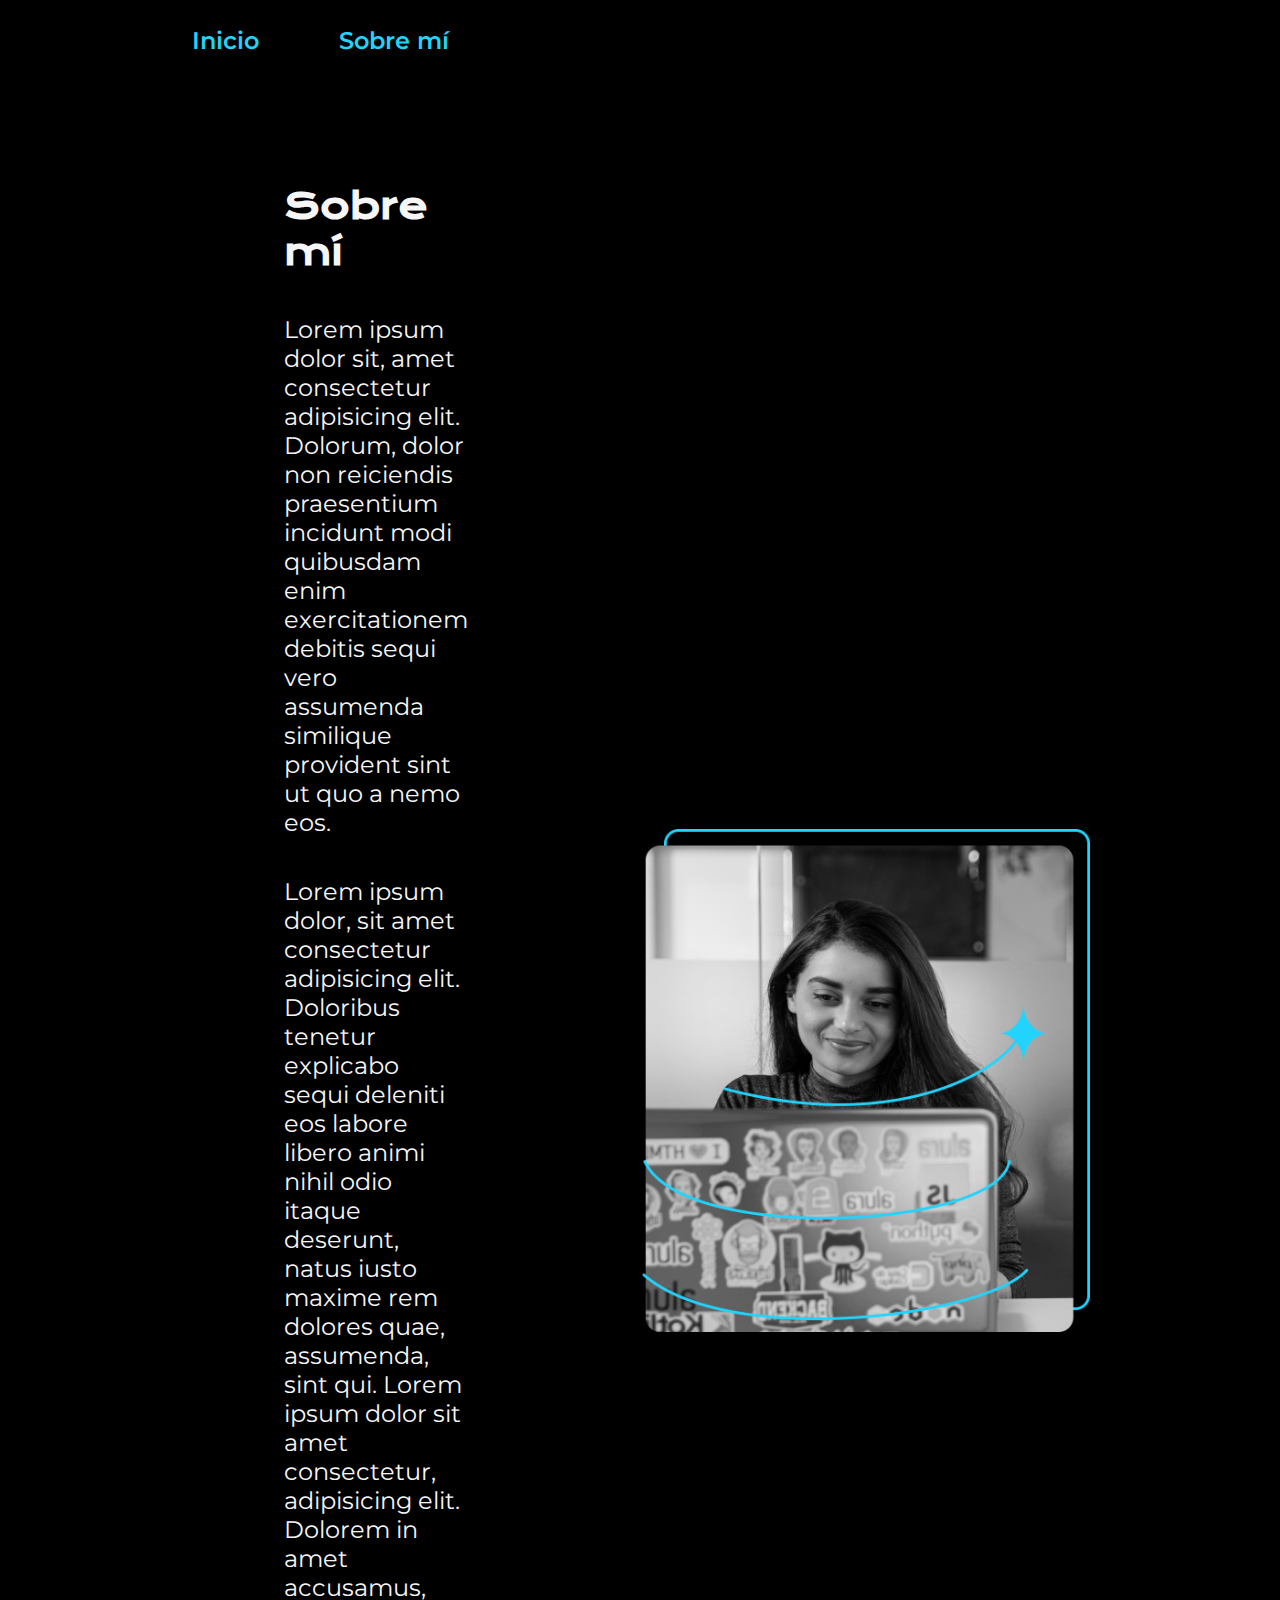
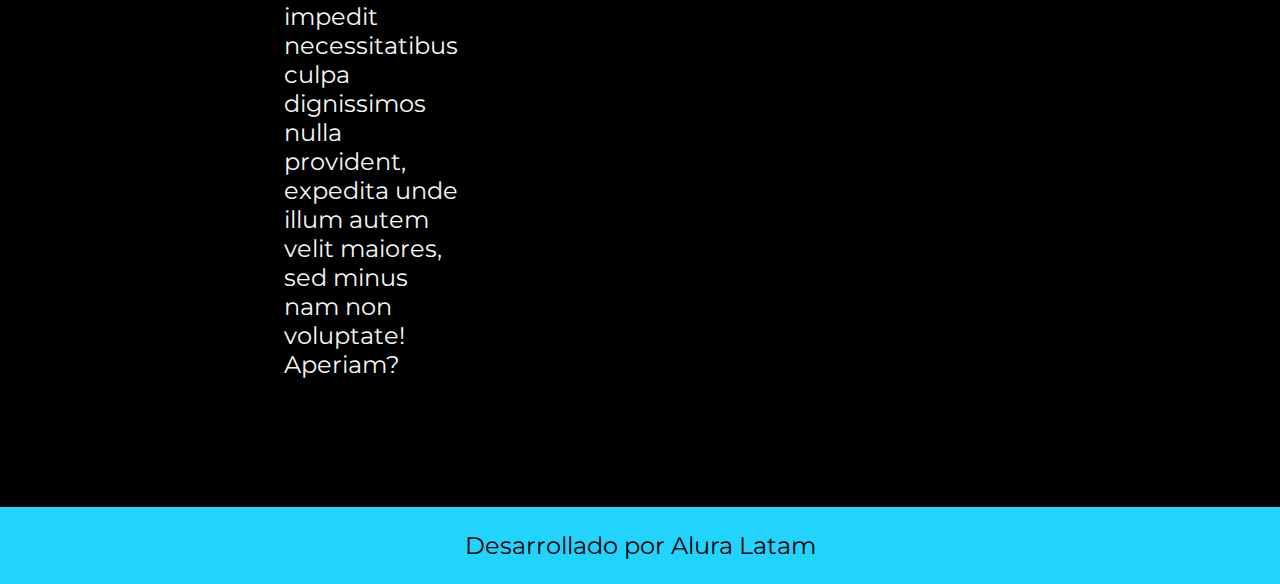
==== about.html @ ee2d679b "Adición de archivos" ====
<!DOCTYPE html>
<html lang="es-mx">
<head>
    <meta charset="UTF-8">
    <meta name="viewport" content="width=device-width, initial-scale=1.0">
    <title>Sobre mí</title>
    <link rel="stylesheet" href="./styles/style.css">
</head>
<body>
    <header class="header">
        <nav class="header_menu">
            <a class="header_menu_enlace" href="index.html">Inicio</a>
            <a class="header_menu_enlace" href="about.html">Sobre mí</a>
        </nav>
    </header>

    <main class="presentacion">
        <section class="presentacion_contenido">
            <h1 class="presentacion_titulo">Sobre mí</h1>
            <p class="presentacion_parrafo">Lorem ipsum dolor sit, amet consectetur adipisicing elit. Dolorum, dolor non reiciendis praesentium incidunt modi quibusdam enim exercitationem debitis sequi vero assumenda similique provident sint ut quo a nemo eos.</p>
            <p class="presentacion_parrafo">Lorem ipsum dolor, sit amet consectetur adipisicing elit. Doloribus tenetur explicabo sequi deleniti eos labore libero animi nihil odio itaque deserunt, natus iusto maxime rem dolores quae, assumenda, sint qui. Lorem ipsum dolor sit amet consectetur, adipisicing elit. Dolorem in amet accusamus, impedit necessitatibus culpa dignissimos nulla provident, expedita unde illum autem velit maiores, sed minus nam non voluptate! Aperiam?</p>
        </section>

        <img class="presentacion_imagen" src="Imagen.png" alt="Imagen de Ana García trabajando">
        
    </main>

    <footer class="footer">
        <p>Desarrollado por Alura Latam</p>
    </footer>

</body>
</html>
---- styles/style.css ----
@import url('https://fonts.googleapis.com/css2?family=Krona+One&family=Montserrat:ital,wght@0,100..900;1,100..900&display=swap');

:root {
    --color_primario: #000000;
    --color_secundario: #F6F6F6;
    --color_terciario: #22D4FD;
    --color_footer: #272727;
    --fuente_titulo: "Krona One", sans-serif;
    --fuente_contenido: "Montserrat", sans-serif;
}



* {
    padding: 0;
    margin: 0;
}



body {
    box-sizing: border-box;
    background-color: var(--color_primario);
    color: var(--color_secundario);
}

.destacado {
    color: var(--color_terciario);
}


.header {
    padding: 2% 0% 0% 15%;

}

.header_menu {
    display: flex;
    gap: 80px;
}

.header_menu_enlace {
    font-size: 1.5rem;
    font-family: var(--fuente_contenido);
    font-weight: 600;
    color: var(--color_terciario);

    text-decoration: none;
}


.presentacion {
    padding: 10% 15%;
    display: flex;
    align-items: center;
    justify-content: space-between;
    gap: 82px;
}

.presentacion_contenido {
    width: 50%;
    display: flex;
    flex-direction: column;
    gap: 40px;
    margin:0 92px;
}

.presentacion_titulo {
    font-size: 2.25rem;
    font-family: var(--fuente_titulo);
       
}

.presentacion_parrafo {
    font-size: 1.5rem;
    font-family: var(--fuente_contenido);
}

.presentacion_botones {
    display: flex;
    flex-direction: column;
    align-items: center;
    gap: 32px;
}

.presentacion_botones_titulo {
    font-size: 1.5rem;
    font-family: var(--fuente_titulo);
    font-weight: 400;
}

.presentacion_botones_enlaces {
    box-sizing: border-box;

    background-color: var(--color_primario);
    color: var(--color_secundario);

    text-align: center;
    font-size: 1.5rem;
    font-family: var(--fuente_contenido);
    font-weight: 600;

    width: 50%;
    height: 79px;
    padding: 21.5px 0;
    border-radius: 8px;
    border: 2px solid var(--color_terciario);

    text-decoration: none;

    display: flex;
    justify-content: center;
    gap: 10px;
}

.presentacion_botones_enlaces:hover {
    background-color: var(--color_footer);
}

.presentacion_imagen {
    width: 50%;
}

.footer {
    box-sizing: border-box;
    background-color: var(--color_terciario);
    color: var(--color_primario);

    padding: 24px;

    text-align: center;

    font-size: 1.5rem;
    font-family: var(--fuente_contenido);
    font-weight: 400;
}




@media (max-width: 1200px) {
    .header {
        padding: 10%;
    }
    .header_menu {
        justify-content: center;
    }
    
    .presentacion {
        flex-direction: column-reverse;
        padding: 5%;
    }

    .presentacion_contenido {
        width: auto;
    }
}
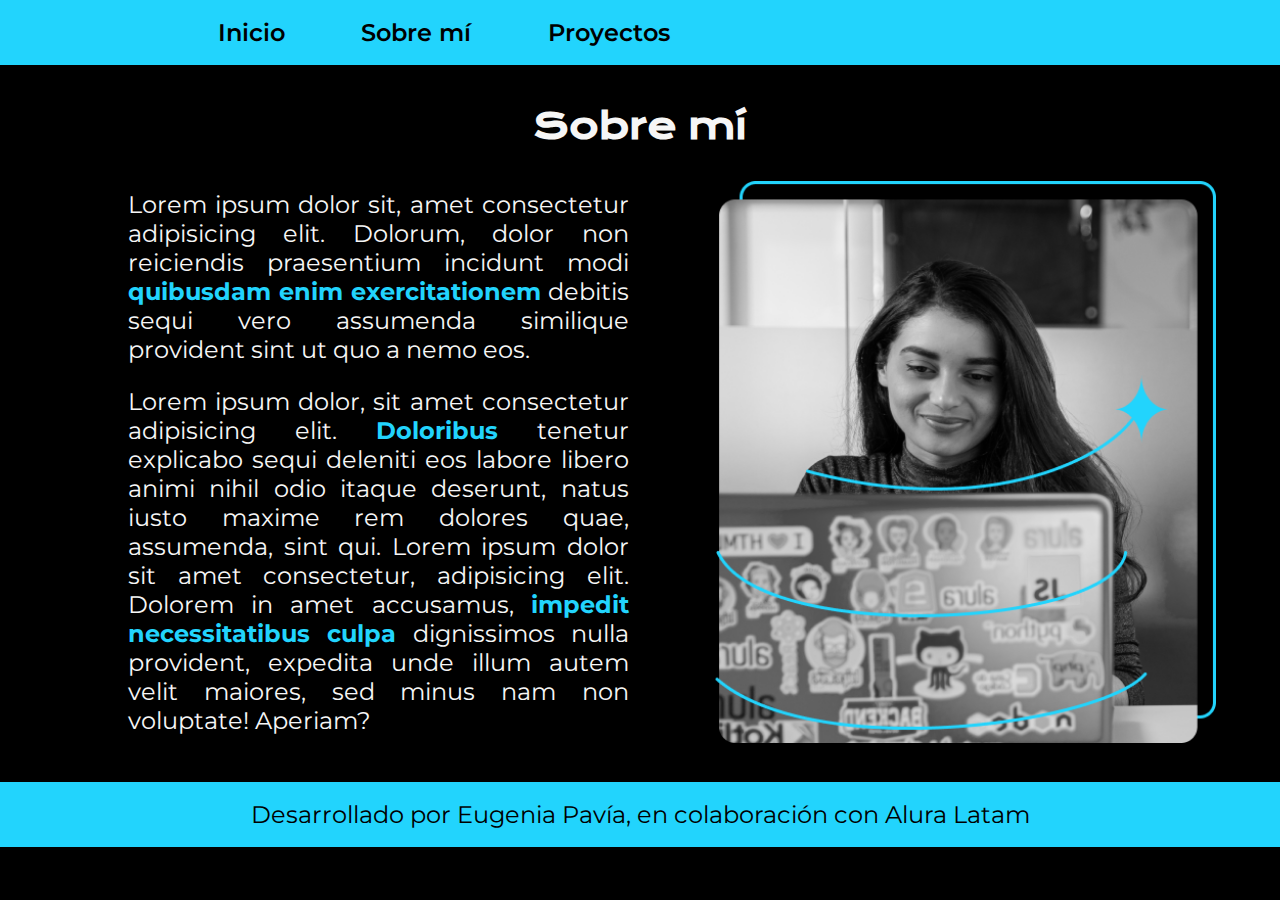
==== commit 3a996a9d: "Actualización de archivos; adición de README, CHANGELOG, LICENCE; adición de pestaña proyectos" ====
--- a/about.html
+++ b/about.html
@@ -11,22 +11,29 @@
         <nav class="header_menu">
             <a class="header_menu_enlace" href="index.html">Inicio</a>
             <a class="header_menu_enlace" href="about.html">Sobre mí</a>
+            <a class="header_menu_enlace" href="proyectos.html">Proyectos</a>
         </nav>
     </header>
 
     <main class="presentacion">
+
+        <h1 class="presentacion_titulo">Sobre mí</h1>
+
         <section class="presentacion_contenido">
-            <h1 class="presentacion_titulo">Sobre mí</h1>
-            <p class="presentacion_parrafo">Lorem ipsum dolor sit, amet consectetur adipisicing elit. Dolorum, dolor non reiciendis praesentium incidunt modi quibusdam enim exercitationem debitis sequi vero assumenda similique provident sint ut quo a nemo eos.</p>
-            <p class="presentacion_parrafo">Lorem ipsum dolor, sit amet consectetur adipisicing elit. Doloribus tenetur explicabo sequi deleniti eos labore libero animi nihil odio itaque deserunt, natus iusto maxime rem dolores quae, assumenda, sint qui. Lorem ipsum dolor sit amet consectetur, adipisicing elit. Dolorem in amet accusamus, impedit necessitatibus culpa dignissimos nulla provident, expedita unde illum autem velit maiores, sed minus nam non voluptate! Aperiam?</p>
-        </section>
-
-        <img class="presentacion_imagen" src="Imagen.png" alt="Imagen de Ana García trabajando">
+            
+            <div class="presentacion_info">
+                <p class="presentacion_parrafo">Lorem ipsum dolor sit, amet consectetur adipisicing elit. Dolorum, dolor non reiciendis praesentium incidunt modi <strong class="destacado">quibusdam enim exercitationem</strong> debitis sequi vero assumenda similique provident sint ut quo a nemo eos.</p>
+                <p class="presentacion_parrafo">Lorem ipsum dolor, sit amet consectetur adipisicing elit. <strong class="destacado">Doloribus</strong> tenetur explicabo sequi deleniti eos labore libero animi nihil odio itaque deserunt, natus iusto maxime rem dolores quae, assumenda, sint qui. Lorem ipsum dolor sit amet consectetur, adipisicing elit. Dolorem in amet accusamus, <strong class="destacado">impedit necessitatibus culpa</strong> dignissimos nulla provident, expedita unde illum autem velit maiores, sed minus nam non voluptate! Aperiam?</p>
+            </div>
+            
+            <img class="presentacion_imagen" src="Imagen.png" alt="Imagen de Ana García trabajando">
+       
+        </section>     
         
     </main>
 
     <footer class="footer">
-        <p>Desarrollado por Alura Latam</p>
+        <p>Desarrollado por Eugenia Pavía, en colaboración con Alura Latam</p>
     </footer>
 
 </body>
--- a/styles/style.css
+++ b/styles/style.css
@@ -4,7 +4,7 @@
     --color_primario: #000000;
     --color_secundario: #F6F6F6;
     --color_terciario: #22D4FD;
-    --color_footer: #272727;
+    --color_hover: #272727;
     --fuente_titulo: "Krona One", sans-serif;
     --fuente_contenido: "Montserrat", sans-serif;
 }
@@ -16,12 +16,11 @@
     margin: 0;
 }
 
-
-
 body {
     box-sizing: border-box;
     background-color: var(--color_primario);
     color: var(--color_secundario);
+    height: 100vh; /*@revisar fullscreen */
 }
 
 .destacado {
@@ -29,58 +28,89 @@
 }
 
 
+
+/* @nota Header */
+
 .header {
-    padding: 2% 0% 0% 15%;
+    box-sizing: border-box;
+    background-color: var(--color_terciario);
+    color: var(--color_primario);
+    
+    padding: 0% 0% 0% 15%;
 
 }
 
 .header_menu {
-    display: flex;
-    gap: 80px;
+    box-sizing: border-box;
+    display: flex;
+    gap: 2vw;
 }
 
 .header_menu_enlace {
     font-size: 1.5rem;
     font-family: var(--fuente_contenido);
     font-weight: 600;
+    color: var(--color_primario);
+
+    text-decoration: none;
+
+    padding: 2vh 2vw;
+}
+
+.header_menu_enlace:hover {
+    background-color: var(--color_hover);
     color: var(--color_terciario);
-
-    text-decoration: none;
-}
-
+}
+
+/* @nota Main */
 
 .presentacion {
-    padding: 10% 15%;
-    display: flex;
+    box-sizing: border-box;
+   
+    margin: 3% 5%;
+
+    display: flex;
+    flex-direction: column;
     align-items: center;
     justify-content: space-between;
-    gap: 82px;
-}
-
-.presentacion_contenido {
-    width: 50%;
-    display: flex;
-    flex-direction: column;
-    gap: 40px;
-    margin:0 92px;
+    gap: 2.5vw;
 }
 
 .presentacion_titulo {
     font-size: 2.25rem;
     font-family: var(--fuente_titulo);
-       
+}
+
+.presentacion_subtitulo {
+    font-size: 1.5rem;
+    font-family: var(--fuente_titulo);
+}
+
+.presentacion_contenido {
+    display: flex;
+    align-items: center;
+    gap: 2.5vh;
+}
+
+.presentacion_info {
+    width: 50%;
+    display: flex;
+    flex-direction: column;
+    gap: 2.5vh;
+    margin:0 5vw;
 }
 
 .presentacion_parrafo {
     font-size: 1.5rem;
     font-family: var(--fuente_contenido);
+    text-align: justify;
 }
 
 .presentacion_botones {
     display: flex;
     flex-direction: column;
     align-items: center;
-    gap: 32px;
+    gap: 2vh;
 }
 
 .presentacion_botones_titulo {
@@ -100,7 +130,7 @@
     font-family: var(--fuente_contenido);
     font-weight: 600;
 
-    width: 50%;
+    width: 75%;
     height: 79px;
     padding: 21.5px 0;
     border-radius: 8px;
@@ -114,45 +144,167 @@
 }
 
 .presentacion_botones_enlaces:hover {
-    background-color: var(--color_footer);
+    background-color: var(--color_hover);
 }
 
 .presentacion_imagen {
     width: 50%;
-}
-
-.footer {
-    box-sizing: border-box;
+    height: 50%;
+}
+
+
+
+.proyectos {
+    display: flex;
+    flex-wrap: wrap;
+    align-items: center;
+    justify-content: space-between;
+    gap: 3rem;
+}
+
+.proyectos_cajas {
+    box-sizing: border-box;
+
+    width: 20%;
+    padding: 1rem;
+    min-height: 32rem;
+    
+    display: flex;
+    flex-direction: column;
+    justify-content: space-between;
+    border: 2px solid #22D4FD;
+    border-radius: 16px;
+    gap: 1.5rem;   
+}
+
+.proyectos_contenido {
+    display: flex;
+    flex-direction: column;;
+    gap: 1.2rem;
+}
+
+.proyectos_imagen {
+    width: 100%;
+}
+
+.proyectos_descripcion {
+    font-size: 1rem;
+    font-family: var(--fuente_contenido);
+    text-align: justify;
+}
+
+.proyectos_botones {
+    display: flex;
+    align-items: center;
+    gap: 3vh;
+}
+
+.proyectos_botones_enlaces {
+    box-sizing: content-box;
+
     background-color: var(--color_terciario);
     color: var(--color_primario);
 
-    padding: 24px;
-
     text-align: center;
+    font-size: 1rem;
+    font-family: var(--fuente_contenido);
+    font-weight: 600;
+
+    width: 75%;
+    height: 20px;
+    padding: 5px 0px;
+    border-radius: 8px;
+    border: 2px solid var(--color_terciario);
+
+    text-decoration: none;
+}
+
+.proyectos_botones_enlaces:hover {
+    background-color: var(--color_hover);
+    color: var(--color_terciario);
+}
+
+
+
+/* @nota Footer */
+
+.footer {
+    box-sizing: border-box;
+    background-color: var(--color_terciario);
+    color: var(--color_primario);
+
+    padding: 2vh;
+
+    text-align: center;
 
     font-size: 1.5rem;
     font-family: var(--fuente_contenido);
     font-weight: 400;
 }
 
-
-
-
-@media (max-width: 1200px) {
+/* @nota Responsivo */
+
+
+@media (max-width: 1372px) {
+    .proyectos_botones_enlaces {
+        height: 40px;
+        display: flex;
+        align-items: center;
+    }
+
+    .proyectos_cajas {
+        min-height: 38rem;
+    }
+
+}
+
+
+/* celulares y pequeños @revisar */
+@media (max-width: 1048px) {
     .header {
-        padding: 10%;
+        padding: 0%;
     }
     .header_menu {
         justify-content: center;
     }
     
-    .presentacion {
+    .presentacion_contenido {
         flex-direction: column-reverse;
         padding: 5%;
     }
 
-    .presentacion_contenido {
+    .presentacion_info {
         width: auto;
     }
-}
-
+
+    .proyectos {
+        flex-wrap: nowrap;
+        flex-direction: column;
+        gap: 5vh;
+    }
+
+    .proyectos_cajas { 
+        width: 80%;
+        min-height: auto;
+    }
+
+    .proyectos_contenido {
+        align-items: center;
+    }
+
+    .proyectos_imagen {
+        width: 75%;
+    }
+
+    .proyectos_botones {
+        justify-content: center;
+    }
+
+    .proyectos_botones_enlaces {
+        box-sizing: content-box;
+        justify-content: center; 
+        width: 30%;
+        height: 25px;
+    }
+
+}